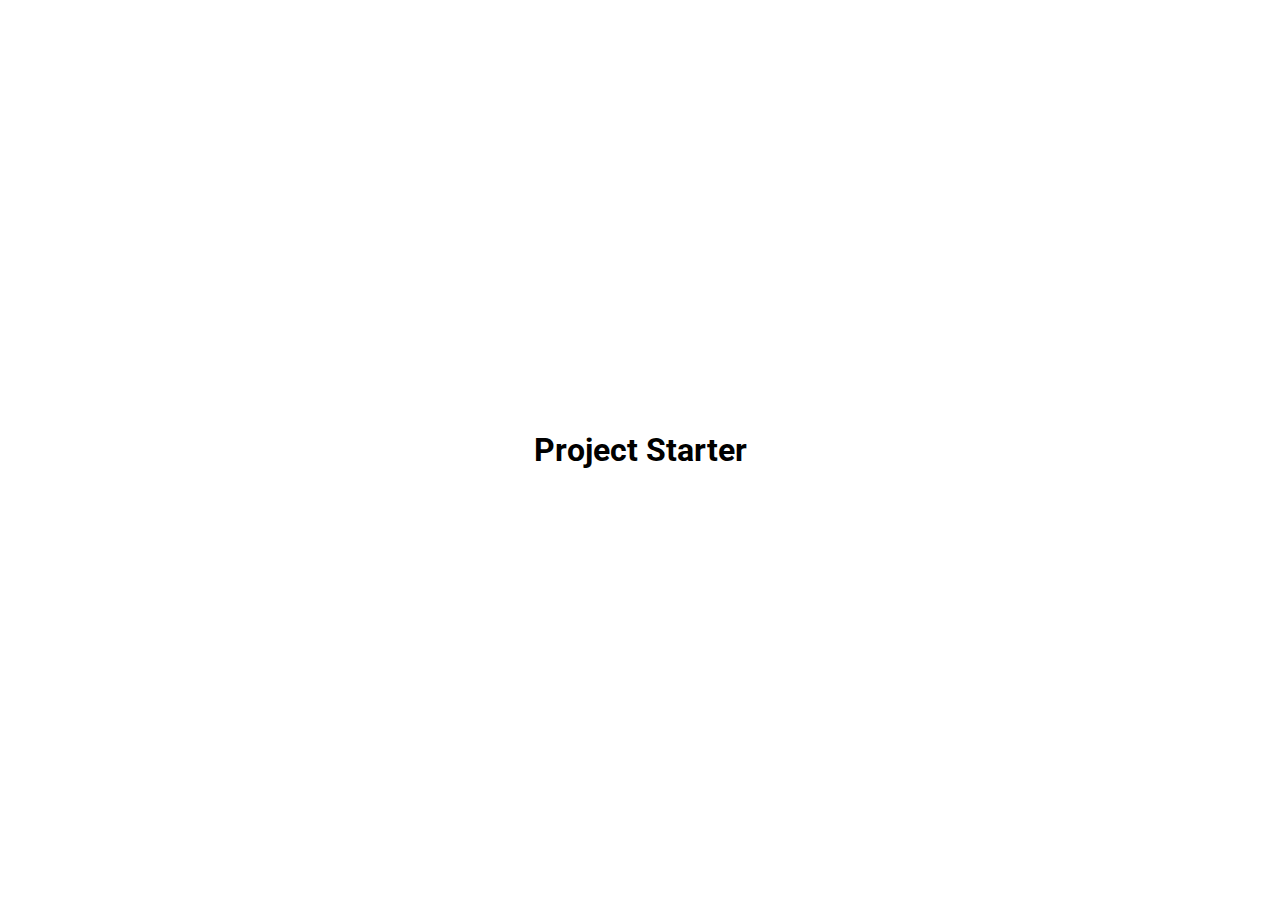
==== vertical_slider/index.html @ 777b916b "project scroll_animation finish" ====
<!DOCTYPE html>
<html lang="en">
<head>
    <meta charset="UTF-8">
    <meta name="viewport" content="width=device-width, initial-scale=1.0">
    <link rel="stylesheet" href="style.css">
    
    <title>My project</title>
</head>
<body>
    <h1>Project Starter</h1>
    





    <script src="script.js"></script>  
</body>
</html>
---- vertical_slider/style.css ----
@import url('https://fonts.googleapis.com/css2?family=Inter&family=Montserrat:ital,wght@0,400;0,700;0,900;1,400&family=Roboto:wght@400;700&display=swap');

*{
    box-sizing: border-box;
}

body {
    font-family: 'Roboto', sans-serif;
    margin:0;
    display: flex;
    flex-direction: column;
    align-items: center;
    justify-content: center;
    overflow: hidden;
    height: 100vh;
}
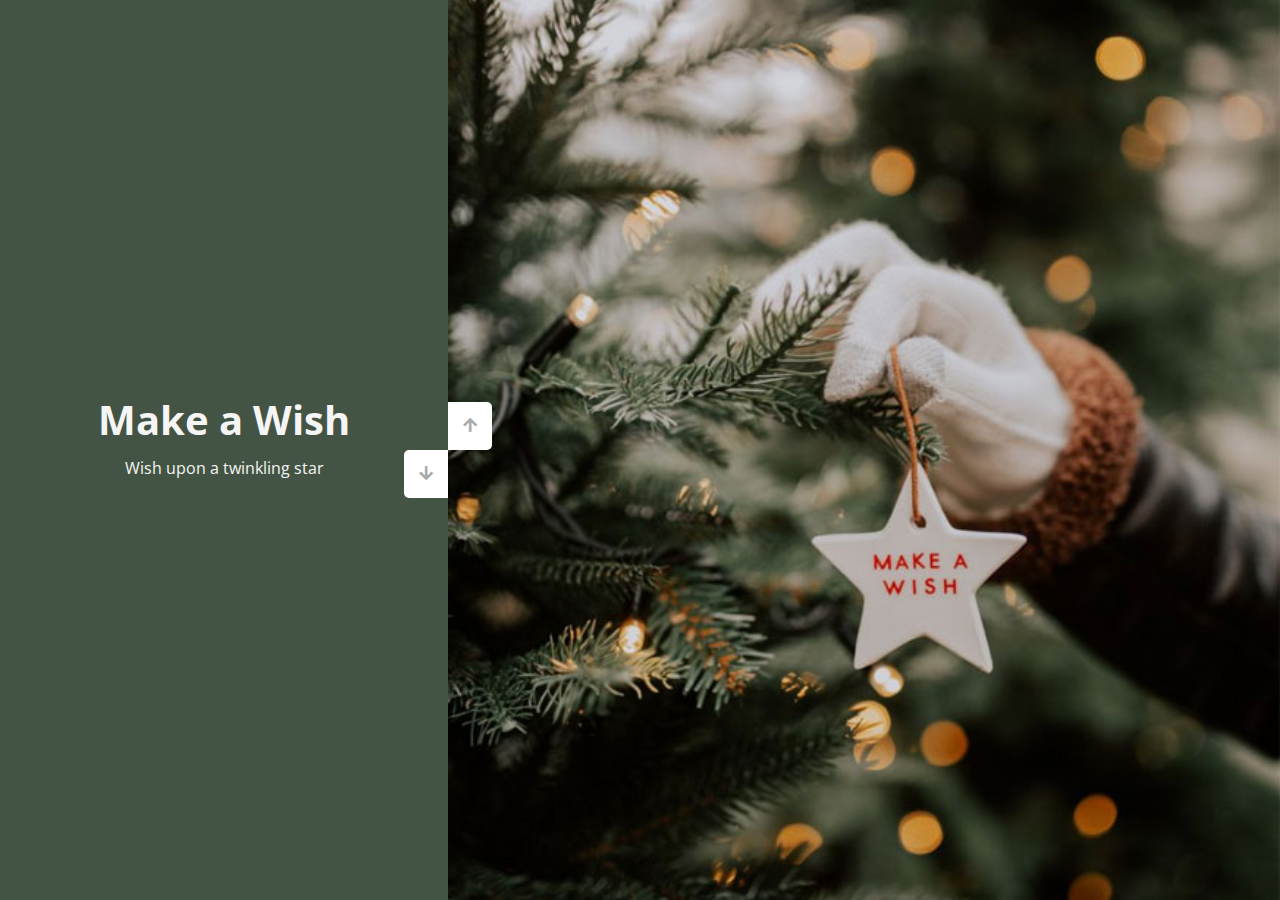
==== commit aefef431: "project vertical_slider finished" ====
--- a/vertical_slider/index.html
+++ b/vertical_slider/index.html
@@ -1,20 +1,55 @@
 <!DOCTYPE html>
 <html lang="en">
-<head>
-    <meta charset="UTF-8">
-    <meta name="viewport" content="width=device-width, initial-scale=1.0">
-    <link rel="stylesheet" href="style.css">
+  <head>
+    <meta charset="UTF-8" />
+    <meta name="viewport" content="width=device-width, initial-scale=1.0" />
+    <!-- Biblioteca Font Awesome  -->
+    <link rel="stylesheet" href="https://cdnjs.cloudflare.com/ajax/libs/font-awesome/5.15.1/css/all.min.css" />
+    <link rel="stylesheet" href="style.css" />
+    <title>Vertical Slider</title>
+  </head>
+<body>
+    <div class="slider-container">
+        <div class="left-slide">
+            <div style="background-color: #8ca4ac;">
+                <h1>Silent Snowfall</h1>
+                <p>Landscape draped in white</p>
+                
+            </div>
+            <div style="background-color: #1c2c34;">
+                <h1>Mistletoe Magic</h1>
+                <p>Whispers of love</p>
+            </div>
+            <div style="background-color:   #84211d;">
+                <h1>Gingerbread Delight</h1>
+                <p>Sweet cookies, festive sticks unite</p>
+                
+            </div>
+            <div style="background-color: #445444;">
+                <h1>Make a Wish</h1>
+                <p>Wish upon a twinkling star</p>
+            </div>
+        </div>
+        <div class="right-slide">
+           
+            <div style="background-image: url('img/makeWish.jpg')"></div>
+            <div style="background-image: url('img/cookies.jpg')"></div>
+            <div style="background-image: url('https://whimsysoul.com/wp-content/uploads/2021/10/Whimsy-Soul-free-aesthetic-christmas-wallpapers-iphone-background-127.png')"></div>
+            <div style="background-image: url('https://images.unsplash.com/photo-1487052390128-a027de87f6e1?q=80&w=2187&auto=format&fit=crop&ixlib=rb-4.0.3&ixid=M3wxMjA3fDB8MHxwaG90by1wYWdlfHx8fGVufDB8fHx8fA%3D%3D')"></div>
+        </div>
+        
+
+        <div class="action-buttons">
+            <button class="down-button">
+                <!-- iconos de la biblioteca Font Awesome -->
+                <i class="fas fa-arrow-down"></i>
+            </button>
+            <button class="up-button">
+                <i class="fas fa-arrow-up"></i>
+            </button>
+        </div>
+    </div>
     
-    <title>My project</title>
-</head>
-<body>
-    <h1>Project Starter</h1>
-    
-
-
-
-
-
     <script src="script.js"></script>  
 </body>
 </html>--- a/vertical_slider/style.css
+++ b/vertical_slider/style.css
@@ -1,16 +1,100 @@
-@import url('https://fonts.googleapis.com/css2?family=Inter&family=Montserrat:ital,wght@0,400;0,700;0,900;1,400&family=Roboto:wght@400;700&display=swap');
+@import url('https://fonts.googleapis.com/css?family=Open+Sans');
+
 
 *{
     box-sizing: border-box;
+    margin:0;
+    padding: 0;
 }
 
 body {
-    font-family: 'Roboto', sans-serif;
-    margin:0;
+    font-family: 'Open Sans', sans-serif;
+    
+    overflow: hidden;
+    height: 100vh;
+}
+
+.slider-container {
+    position: relative;
+    overflow: hidden;
+    width: 100vw;
+    height: 100vh;
+}
+
+.left-slide {
+    height: 100%;
+    width: 35%;
+    position: absolute;
+    top: 0;
+    left: 0;
+
+}
+
+.left-slide > div {
+    height: 100%;
+    width: 100%;
     display: flex;
     flex-direction: column;
     align-items: center;
     justify-content: center;
-    overflow: hidden;
-    height: 100vh;
-}+    color: whitesmoke;
+}
+
+.left-slide h1 {
+    font-size: 40px;
+    margin-bottom: 10px;
+    margin-top: -30px;
+}
+
+.right-slide {
+    height: 100%;
+    position: absolute;
+    top: 0;
+    left: 35%;
+    width: 65%;
+    transition: transform 0.5s ease-in-out;
+  }
+  
+  .right-slide > div {
+    background-repeat: no-repeat;
+    background-size: cover;
+    background-position: center center;
+    height: 100%;
+    width: 100%;
+  }
+
+  button {
+    background-color: white;
+    border: none;
+    color: #aaa;
+    cursor: pointer;
+    font-size: 16px;
+    padding: 15px;
+  }
+
+  button:hover {
+    color: #222;
+  }
+  
+  button:focus {
+    outline: none;
+  }
+
+  .slider-container .action-buttons button {
+    position: absolute;
+    left: 35%;
+    top: 50%;
+    z-index: 100;
+  }
+
+  .slider-container .action-buttons .down-button {
+    transform: translateX(-100%);
+    border-top-left-radius: 5px;
+    border-bottom-left-radius: 5px;
+  }
+  
+  .slider-container .action-buttons .up-button {
+    transform: translateY(-100%);
+    border-top-right-radius: 5px;
+    border-bottom-right-radius: 5px;
+  }